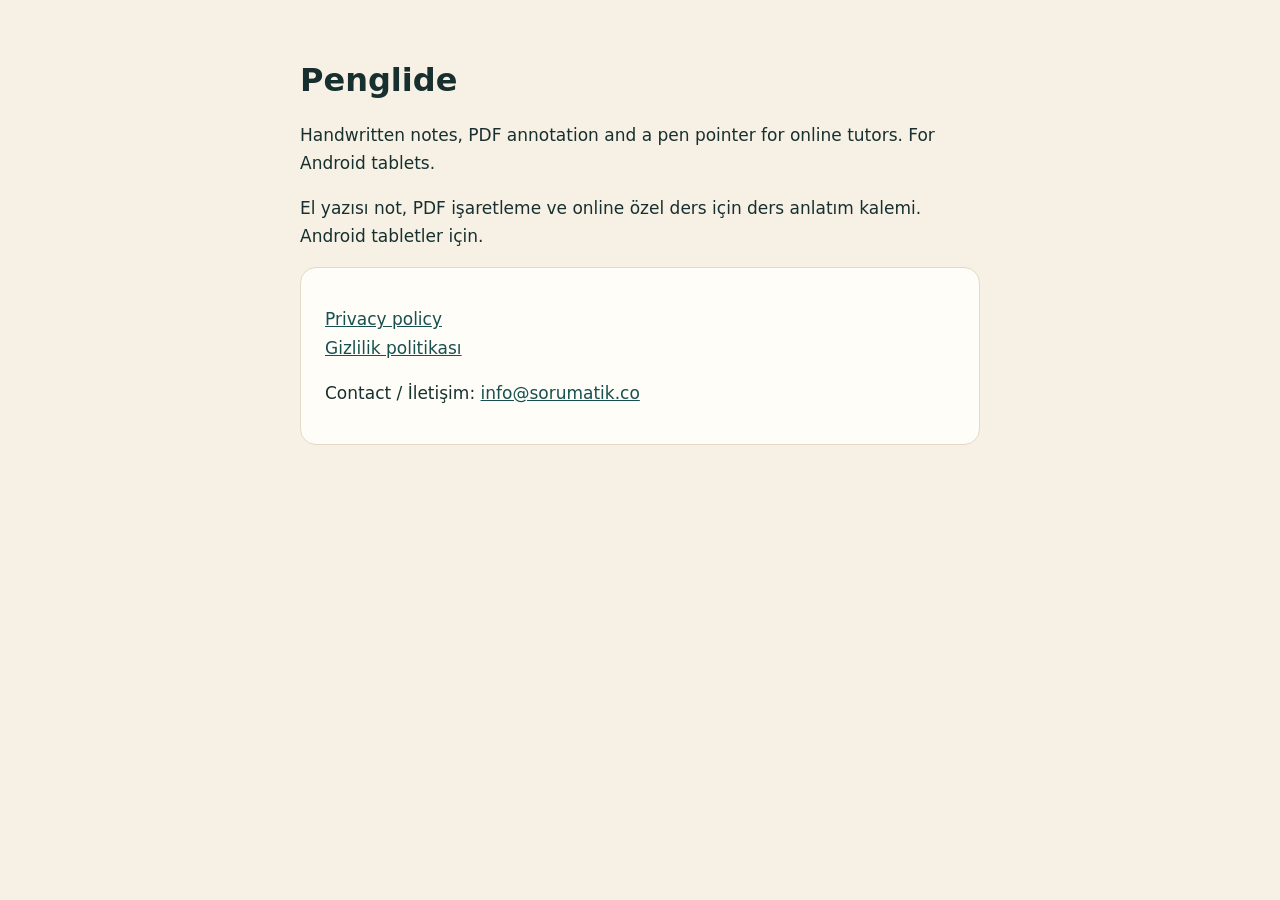
==== index.html @ db8f06d1 "Penglide privacy pages" ====
<!doctype html>
<html lang="en"><head><meta charset="utf-8"><meta name="viewport" content="width=device-width,initial-scale=1"><title>Penglide</title><style>:root{color-scheme:light dark;--bg:#F7F1E5;--fg:#17302F;--link:#17504F;--card:#FFFDF8;--line:#E3D9C5}
@media (prefers-color-scheme:dark){:root{--bg:#0B2E30;--fg:#EAF2EF;--link:#F0A93B;--card:#123B3C;--line:#21504F}}
*{box-sizing:border-box}body{margin:0;background:var(--bg);color:var(--fg);font:17px/1.65 system-ui,-apple-system,"Segoe UI",Roboto,sans-serif}
main{max-width:720px;margin:0 auto;padding:40px 20px 64px}h1{font-size:2rem;line-height:1.2}h2{font-size:1.3rem;margin-top:2em}h3{font-size:1.1rem}
a{color:var(--link)}code{font-size:.9em;overflow-wrap:anywhere}nav{margin-bottom:24px;font-size:.95rem}.card{background:var(--card);border:1px solid var(--line);border-radius:16px;padding:20px 24px;margin:16px 0}</style></head>
<body><main>
<h1>Penglide</h1>
<p>Handwritten notes, PDF annotation and a pen pointer for online tutors. For Android tablets.</p>
<p lang="tr">El yazısı not, PDF işaretleme ve online özel ders için ders anlatım kalemi. Android tabletler için.</p>
<div class="card"><p><a href="privacy.html">Privacy policy</a><br><a href="privacy-tr.html">Gizlilik politikası</a></p>
<p>Contact / İletişim: <a href="mailto:info@sorumatik.co">info@sorumatik.co</a></p></div>
</main></body></html>
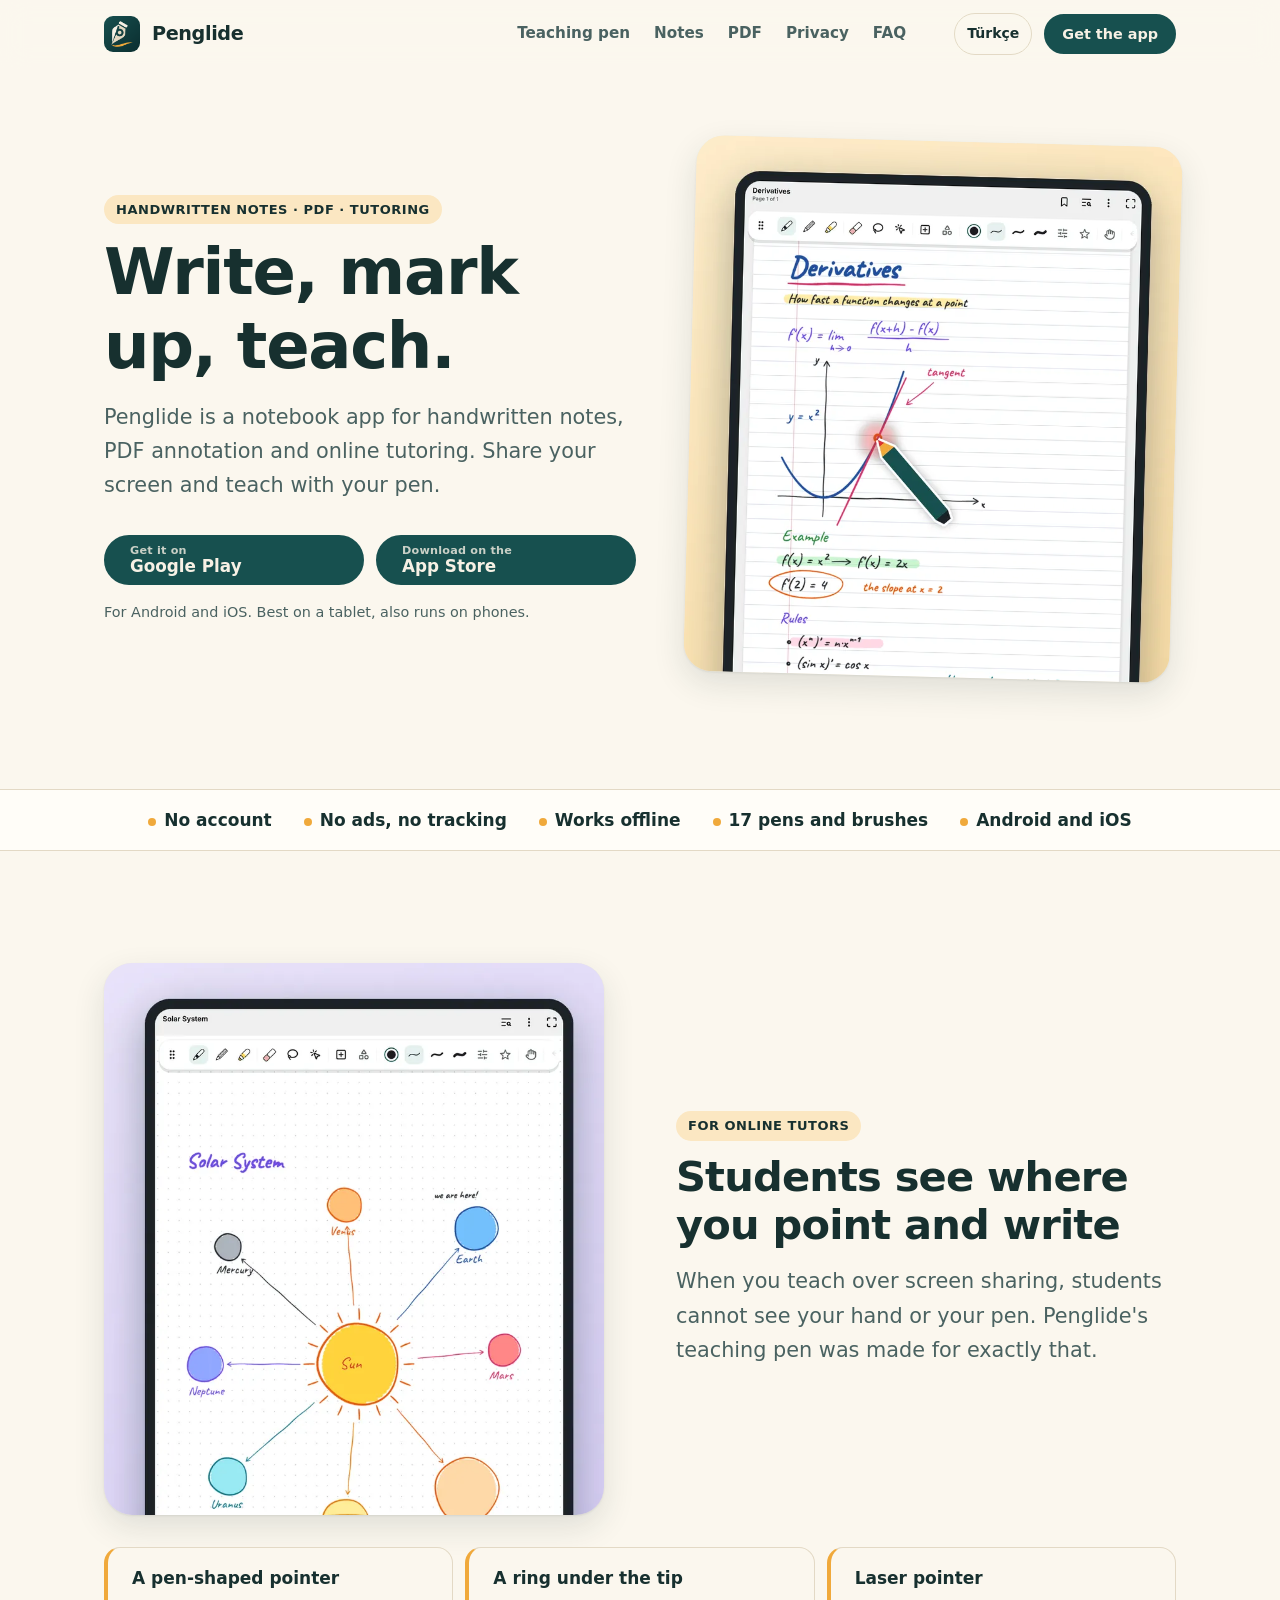
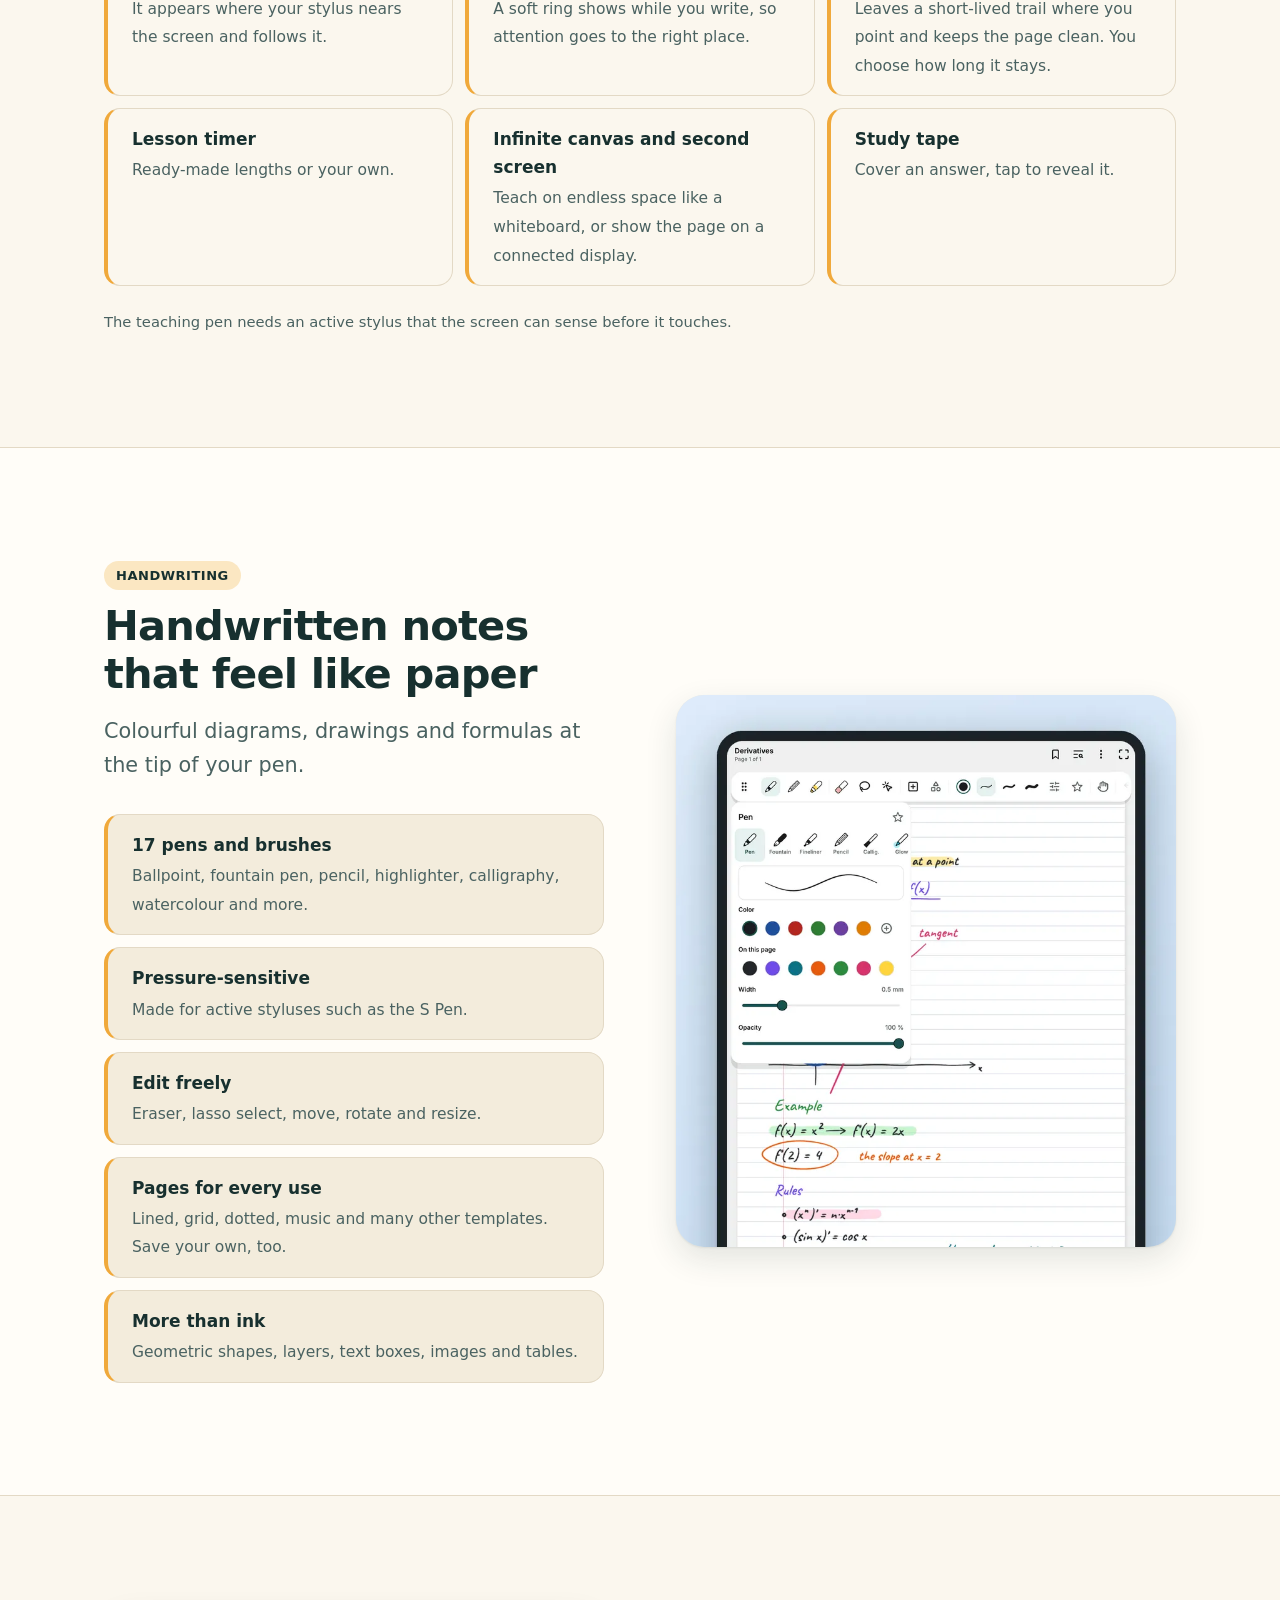
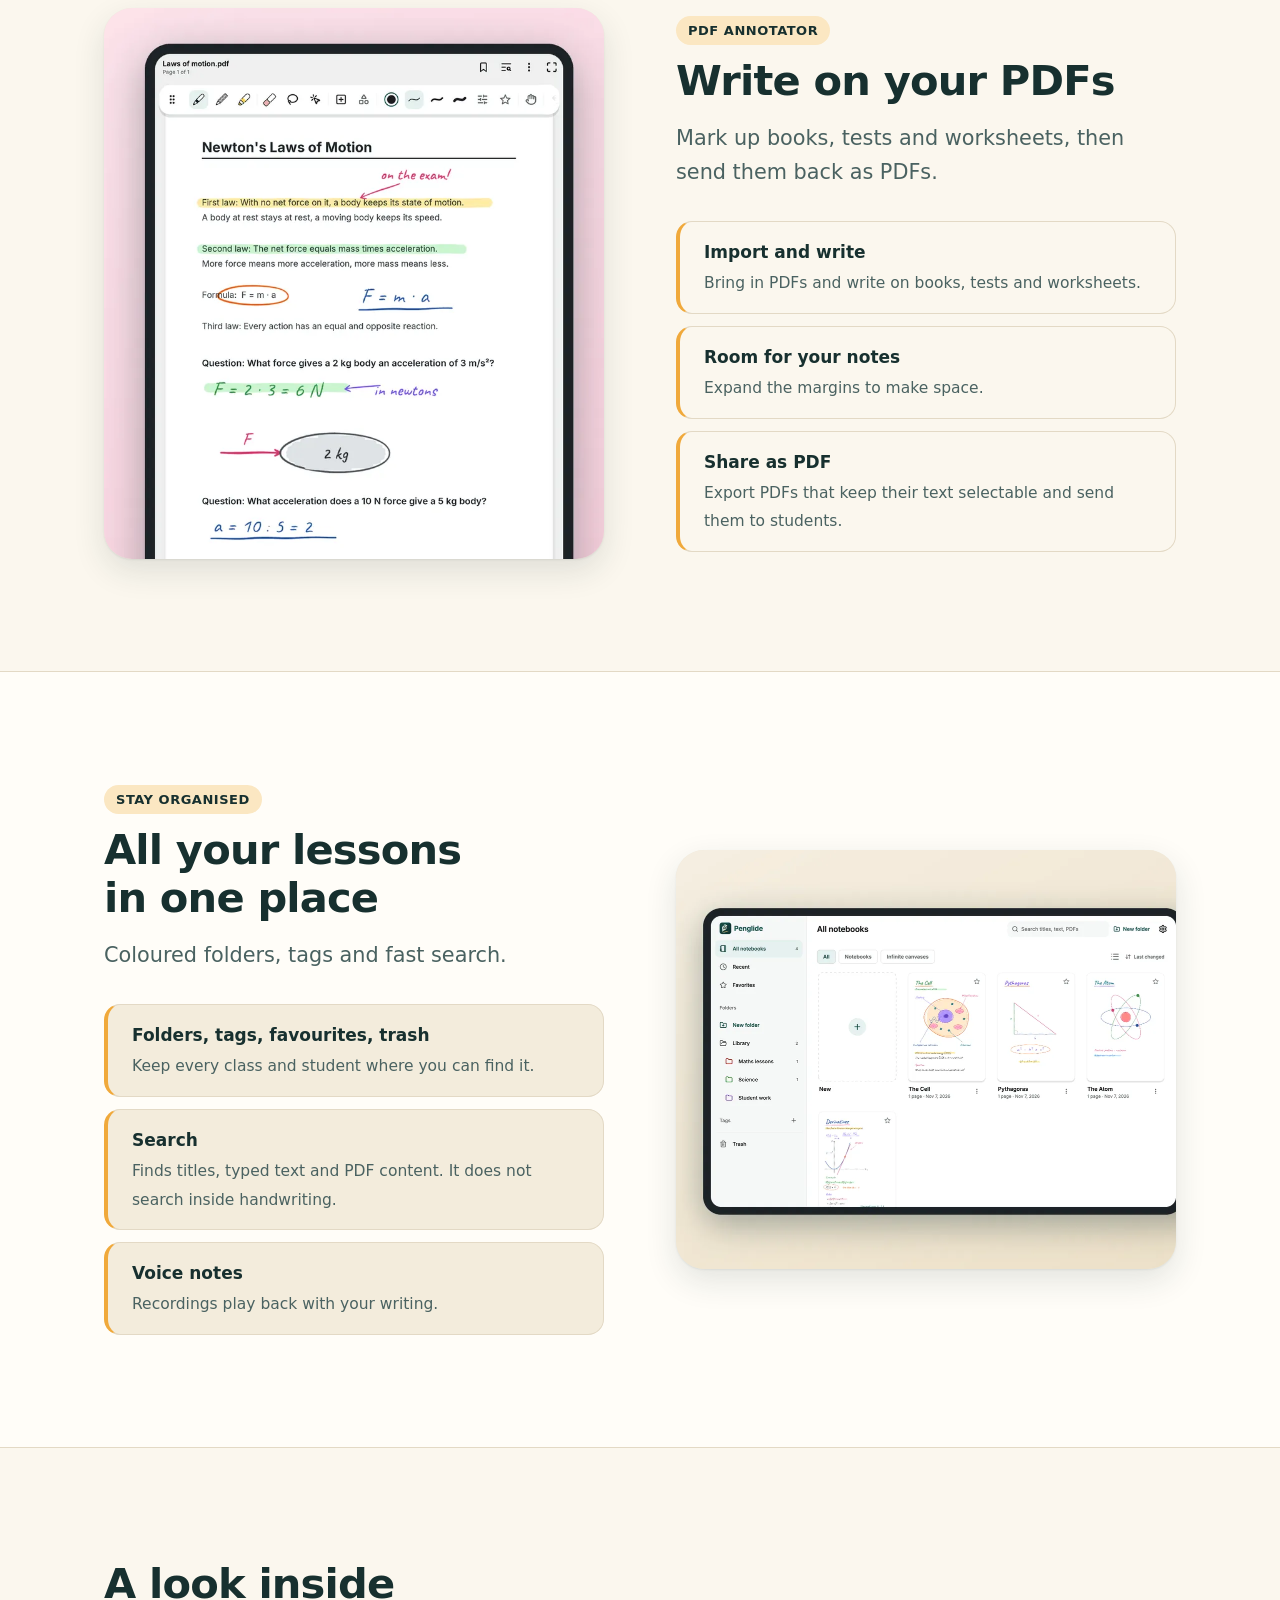
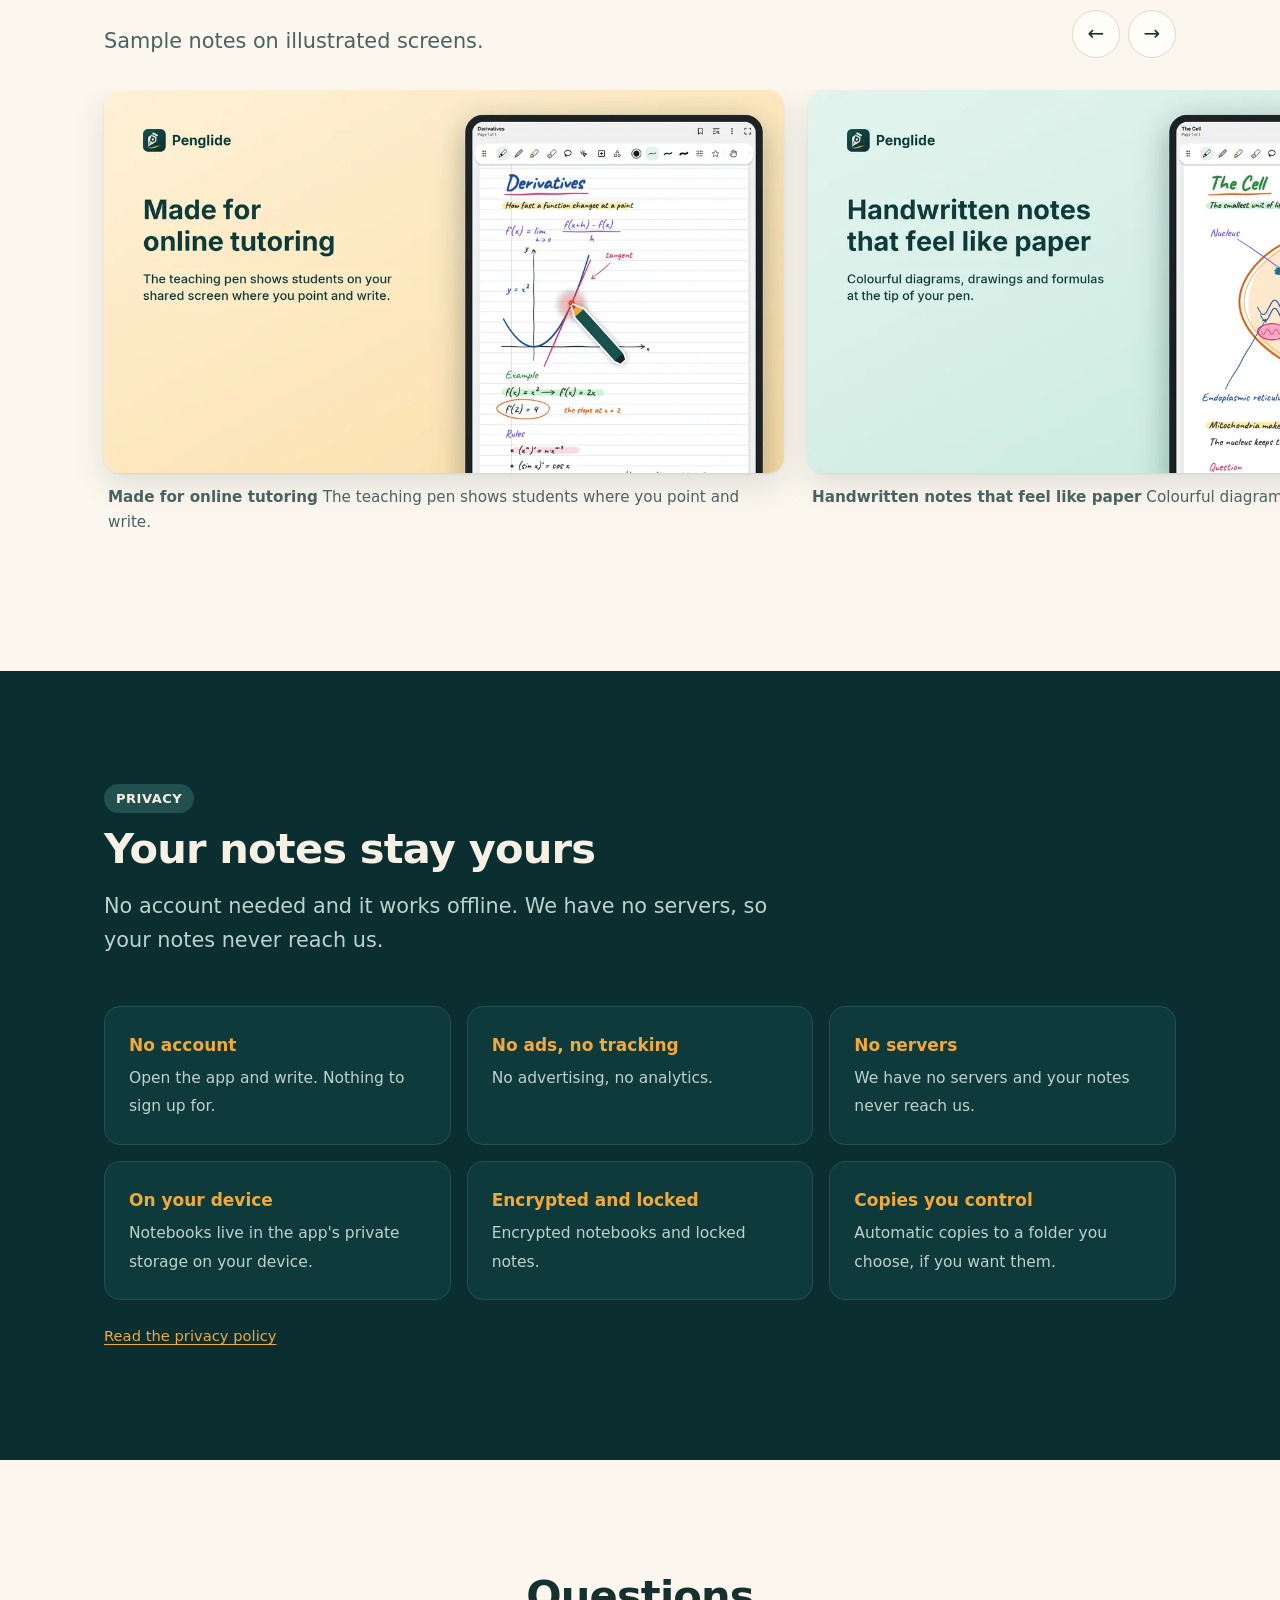
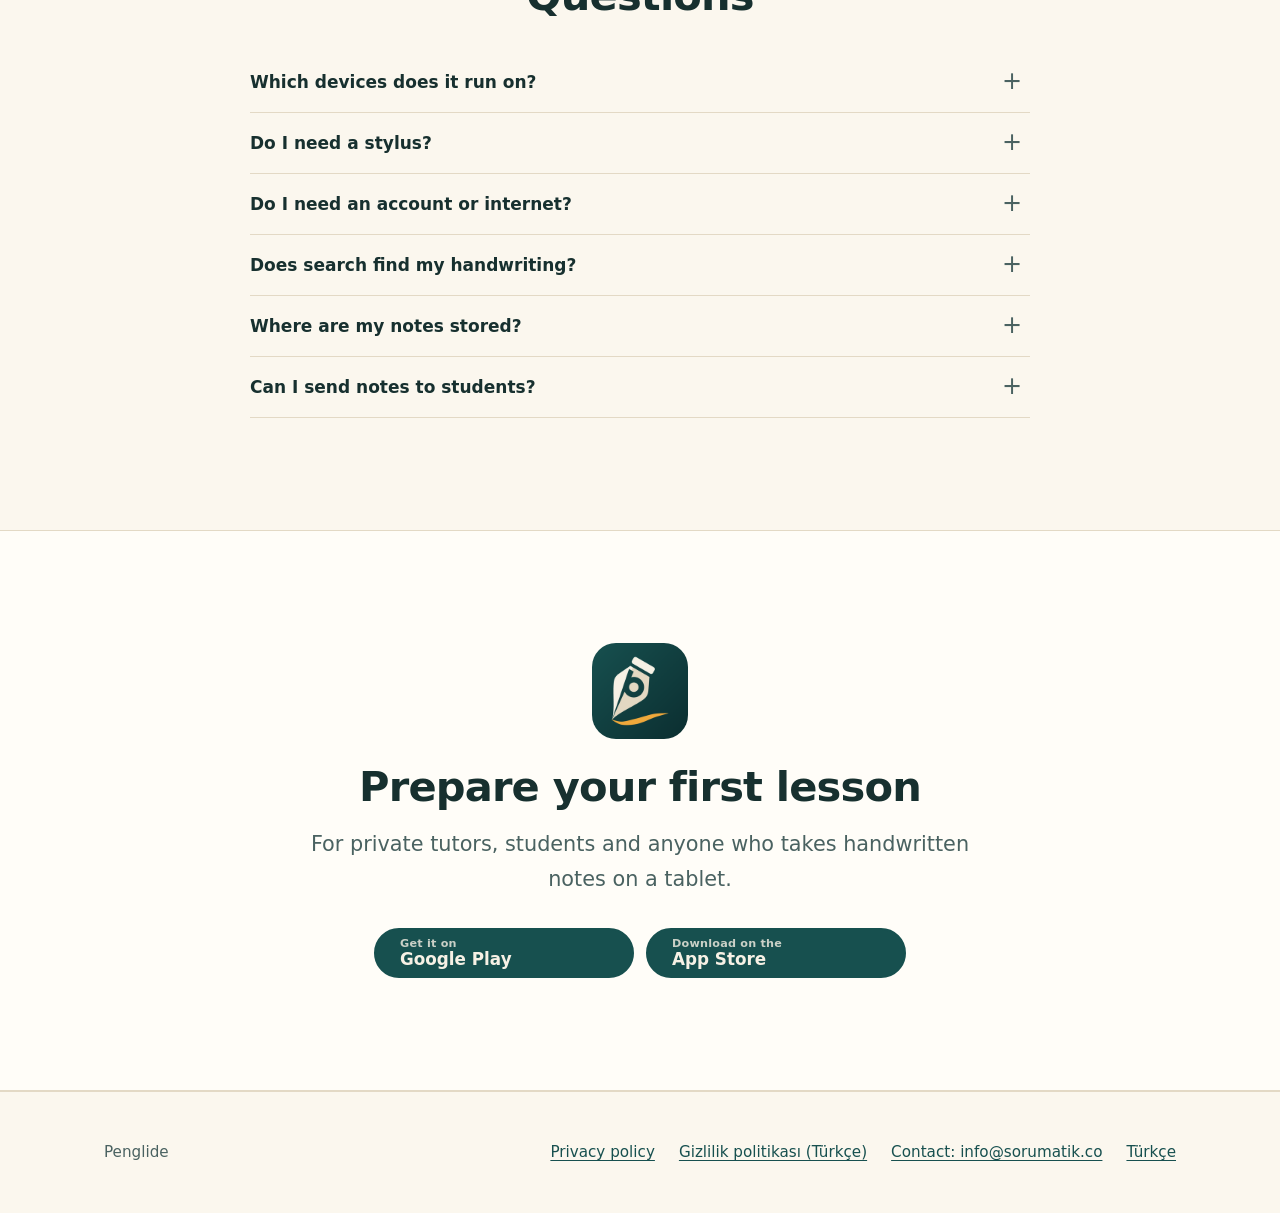
==== commit 2dd7a9bb: "feat(site): landing page in English and Turkish Replace the text-only home page with a full landing " ====
--- a/index.html
+++ b/index.html
@@ -1,13 +1,110 @@
 <!doctype html>
-<html lang="en"><head><meta charset="utf-8"><meta name="viewport" content="width=device-width,initial-scale=1"><title>Penglide</title><style>:root{color-scheme:light dark;--bg:#F7F1E5;--fg:#17302F;--link:#17504F;--card:#FFFDF8;--line:#E3D9C5}
-@media (prefers-color-scheme:dark){:root{--bg:#0B2E30;--fg:#EAF2EF;--link:#F0A93B;--card:#123B3C;--line:#21504F}}
-*{box-sizing:border-box}body{margin:0;background:var(--bg);color:var(--fg);font:17px/1.65 system-ui,-apple-system,"Segoe UI",Roboto,sans-serif}
-main{max-width:720px;margin:0 auto;padding:40px 20px 64px}h1{font-size:2rem;line-height:1.2}h2{font-size:1.3rem;margin-top:2em}h3{font-size:1.1rem}
-a{color:var(--link)}code{font-size:.9em;overflow-wrap:anywhere}nav{margin-bottom:24px;font-size:.95rem}.card{background:var(--card);border:1px solid var(--line);border-radius:16px;padding:20px 24px;margin:16px 0}</style></head>
-<body><main>
-<h1>Penglide</h1>
-<p>Handwritten notes, PDF annotation and a pen pointer for online tutors. For Android tablets.</p>
-<p lang="tr">El yazısı not, PDF işaretleme ve online özel ders için ders anlatım kalemi. Android tabletler için.</p>
-<div class="card"><p><a href="privacy.html">Privacy policy</a><br><a href="privacy-tr.html">Gizlilik politikası</a></p>
-<p>Contact / İletişim: <a href="mailto:info@sorumatik.co">info@sorumatik.co</a></p></div>
-</main></body></html>
+<html lang="en">
+<head>
+<meta charset="utf-8">
+<meta name="viewport" content="width=device-width,initial-scale=1">
+<title>Penglide – Notes, PDF and a pen pointer for online tutors</title>
+<meta name="description" content="Penglide is a notebook app for handwritten notes, PDF annotation and online tutoring. A teaching pen shows students where you point. For Android and iOS. No account, no ads.">
+<link rel="canonical" href="https://ozkanceng.github.io/penglide/">
+<link rel="alternate" hreflang="en" href="https://ozkanceng.github.io/penglide/">
+<link rel="alternate" hreflang="tr" href="https://ozkanceng.github.io/penglide/tr/">
+<link rel="alternate" hreflang="x-default" href="https://ozkanceng.github.io/penglide/">
+<meta name="theme-color" content="#0b2e30">
+<meta property="og:type" content="website">
+<meta property="og:site_name" content="Penglide">
+<meta property="og:title" content="Penglide – Notes, PDF and a pen pointer for online tutors">
+<meta property="og:description" content="Penglide is a notebook app for handwritten notes, PDF annotation and online tutoring. A teaching pen shows students where you point. For Android and iOS. No account, no ads.">
+<meta property="og:url" content="https://ozkanceng.github.io/penglide/">
+<meta property="og:image" content="https://ozkanceng.github.io/penglide/img/og-en.jpg">
+<meta property="og:image:width" content="1024">
+<meta property="og:image:height" content="500">
+<meta property="og:locale" content="en_US">
+<meta name="twitter:card" content="summary_large_image">
+<link rel="icon" href="favicon.svg" type="image/svg+xml">
+<link rel="apple-touch-icon" href="apple-touch-icon.png">
+<link rel="stylesheet" href="assets/site.css">
+<script type="application/ld+json">{"@context": "https://schema.org", "@type": "SoftwareApplication", "name": "Penglide", "applicationCategory": "ProductivityApplication", "operatingSystem": "Android, iOS", "description": "Penglide is a notebook app for handwritten notes, PDF annotation and online tutoring. A teaching pen shows students where you point. For Android and iOS. No account, no ads.", "url": "https://ozkanceng.github.io/penglide/", "image": "https://ozkanceng.github.io/penglide/img/og-en.jpg", "inLanguage": "en", "downloadUrl": "https://play.google.com/store/apps/details?id=co.sorumatik.penglide"}</script>
+</head>
+<body>
+<a class="skip" href="#main">Skip to content</a>
+<header class="site-header">
+<div class="wrap bar">
+<a class="brand" href="./"><img src="img/logo-256.png" width="36" height="36" alt="Penglide app icon">Penglide</a>
+<nav class="nav" aria-label="Main"><a href="#teach">Teaching pen</a><a href="#notes">Notes</a><a href="#pdf">PDF</a><a href="#privacy">Privacy</a><a href="#faq">FAQ</a></nav>
+<div class="bar-end">
+<a class="lang" href="tr/" hreflang="tr" lang="tr">Türkçe</a>
+<a class="btn" href="#get">Get the app</a>
+</div>
+</div>
+</header>
+<main id="main">
+<div class="hero"><div class="wrap hero-grid">
+<div>
+<span class="eyebrow">Handwritten notes · PDF · Tutoring</span>
+<h1>Write, mark up, teach.</h1>
+<p class="lead">Penglide is a notebook app for handwritten notes, PDF annotation and online tutoring. Share your screen and teach with your pen.</p>
+<div class="cta-row"><a class="btn store" href="https://play.google.com/store/apps/details?id=co.sorumatik.penglide" rel="noopener"><small>Get it on</small><span>Google Play</span></a><a class="btn store" href="https://apps.apple.com/app/id6832604634" rel="noopener"><small>Download on the</small><span>App Store</span></a></div>
+<p class="note">For Android and iOS. Best on a tablet, also runs on phones.</p>
+</div>
+<div class="device"><img src="img/en-dev-1.webp" width="800" height="881" alt="A tablet showing a handwritten calculus page with the teaching pen pointing at a curve" fetchpriority="high" decoding="async"></div>
+</div></div>
+<div class="strip"><div class="wrap"><ul><li>No account</li><li>No ads, no tracking</li><li>Works offline</li><li>17 pens and brushes</li><li>Android and iOS</li></ul></div></div>
+
+<section id="teach"><div class="wrap">
+<div class="split flip">
+<div class="device"><img src="img/en-dev-5.webp" width="800" height="881" alt="A tablet with an infinite canvas showing a hand-drawn solar system diagram" loading="lazy" decoding="async"></div>
+<div><span class="eyebrow">For online tutors</span><h2>Students see where you point and write</h2><p class="lead">When you teach over screen sharing, students cannot see your hand or your pen. Penglide&#x27;s teaching pen was made for exactly that.</p></div>
+</div>
+<ul class="points cols"><li><b>A pen-shaped pointer</b><span>It appears where your stylus nears the screen and follows it.</span></li><li><b>A ring under the tip</b><span>A soft ring shows while you write, so attention goes to the right place.</span></li><li><b>Laser pointer</b><span>Leaves a short-lived trail where you point and keeps the page clean. You choose how long it stays.</span></li><li><b>Lesson timer</b><span>Ready-made lengths or your own.</span></li><li><b>Infinite canvas and second screen</b><span>Teach on endless space like a whiteboard, or show the page on a connected display.</span></li><li><b>Study tape</b><span>Cover an answer, tap to reveal it.</span></li></ul>
+<p class="fine">The teaching pen needs an active stylus that the screen can sense before it touches.</p>
+</div></section>
+
+<section id="notes" class="alt"><div class="wrap split">
+<div><span class="eyebrow">Handwriting</span><h2>Handwritten notes that feel like paper</h2><p class="lead">Colourful diagrams, drawings and formulas at the tip of your pen.</p>
+<ul class="points "><li><b>17 pens and brushes</b><span>Ballpoint, fountain pen, pencil, highlighter, calligraphy, watercolour and more.</span></li><li><b>Pressure-sensitive</b><span>Made for active styluses such as the S Pen.</span></li><li><b>Edit freely</b><span>Eraser, lasso select, move, rotate and resize.</span></li><li><b>Pages for every use</b><span>Lined, grid, dotted, music and many other templates. Save your own, too.</span></li><li><b>More than ink</b><span>Geometric shapes, layers, text boxes, images and tables.</span></li></ul></div>
+<div class="device"><img src="img/en-dev-4.webp" width="800" height="881" alt="A tablet showing the pen settings panel with colours, width and opacity" loading="lazy" decoding="async"></div>
+</div></section>
+
+<section id="pdf"><div class="wrap split flip">
+<div class="device"><img src="img/en-dev-3.webp" width="800" height="881" alt="A tablet showing a physics worksheet PDF with handwritten answers and highlights" loading="lazy" decoding="async"></div>
+<div><span class="eyebrow">PDF annotator</span><h2>Write on your PDFs</h2><p class="lead">Mark up books, tests and worksheets, then send them back as PDFs.</p>
+<ul class="points "><li><b>Import and write</b><span>Bring in PDFs and write on books, tests and worksheets.</span></li><li><b>Room for your notes</b><span>Expand the margins to make space.</span></li><li><b>Share as PDF</b><span>Export PDFs that keep their text selectable and send them to students.</span></li></ul></div>
+</div></section>
+
+<section id="organise" class="alt"><div class="wrap split wide">
+<div><span class="eyebrow">Stay organised</span><h2>All your lessons in one place</h2><p class="lead">Coloured folders, tags and fast search.</p>
+<ul class="points "><li><b>Folders, tags, favourites, trash</b><span>Keep every class and student where you can find it.</span></li><li><b>Search</b><span>Finds titles, typed text and PDF content. It does not search inside handwriting.</span></li><li><b>Voice notes</b><span>Recordings play back with your writing.</span></li></ul></div>
+<div class="device"><img src="img/en-dev-6.webp" width="1000" height="837" alt="A tablet showing the library with coloured folders and notebook thumbnails" loading="lazy" decoding="async"></div>
+</div></section>
+
+<section id="gallery"><div class="wrap gallery-head">
+<div><h2>A look inside</h2><p class="lead">Sample notes on illustrated screens.</p></div>
+<div class="arrows"><button type="button" data-gallery="prev" aria-label="Previous screen">&larr;</button><button type="button" data-gallery="next" aria-label="Next screen">&rarr;</button></div>
+</div>
+<ul class="track" tabindex="0" aria-label="A look inside"><li><figure><img src="img/en-shot-1.webp" width="1100" height="619" alt="A calculus page with the teaching pen pointing at a curve" loading="lazy" decoding="async"><figcaption><b>Made for online tutoring</b> The teaching pen shows students where you point and write.</figcaption></figure></li><li><figure><img src="img/en-shot-2.webp" width="1100" height="619" alt="A hand-drawn cell diagram with labels" loading="lazy" decoding="async"><figcaption><b>Handwritten notes that feel like paper</b> Colourful diagrams, drawings and formulas.</figcaption></figure></li><li><figure><img src="img/en-shot-3.webp" width="1100" height="619" alt="A physics PDF with handwritten answers" loading="lazy" decoding="async"><figcaption><b>Write on your PDFs</b> Mark up books, tests and worksheets.</figcaption></figure></li><li><figure><img src="img/en-shot-4.webp" width="1100" height="619" alt="The pen panel with colours and widths" loading="lazy" decoding="async"><figcaption><b>17 pens and brushes</b> Highlighter, calligraphy, laser pointer and any colour.</figcaption></figure></li><li><figure><img src="img/en-shot-5.webp" width="1100" height="619" alt="A hand-drawn solar system on an infinite canvas" loading="lazy" decoding="async"><figcaption><b>An infinite canvas, like a whiteboard</b> Teach on endless space.</figcaption></figure></li><li><figure><img src="img/en-shot-6.webp" width="1100" height="619" alt="The library with folders and notebooks" loading="lazy" decoding="async"><figcaption><b>All your lessons in one place</b> Coloured folders, tags and fast search.</figcaption></figure></li><li><figure><img src="img/en-shot-7.webp" width="1100" height="619" alt="The calculus page in dark mode" loading="lazy" decoding="async"><figcaption><b>Easy on the eyes in dark mode</b> A calm screen for evening lessons.</figcaption></figure></li></ul></section>
+
+<section id="privacy" class="privacy"><div class="wrap">
+<span class="eyebrow">Privacy</span><h2>Your notes stay yours</h2><p class="lead">No account needed and it works offline. We have no servers, so your notes never reach us.</p>
+<ul class="facts"><li><b>No account</b><span>Open the app and write. Nothing to sign up for.</span></li><li><b>No ads, no tracking</b><span>No advertising, no analytics.</span></li><li><b>No servers</b><span>We have no servers and your notes never reach us.</span></li><li><b>On your device</b><span>Notebooks live in the app&#x27;s private storage on your device.</span></li><li><b>Encrypted and locked</b><span>Encrypted notebooks and locked notes.</span></li><li><b>Copies you control</b><span>Automatic copies to a folder you choose, if you want them.</span></li></ul>
+<p class="fine"><a href="privacy.html">Read the privacy policy</a></p>
+</div></section>
+
+<section id="faq"><div class="wrap"><h2 class="center">Questions</h2><div class="faq"><details><summary>Which devices does it run on?</summary><p>Penglide is designed for tablets and also runs on phones. It is available for Android and iOS.</p></details><details><summary>Do I need a stylus?</summary><p>You can write with a finger or a stylus. Active styluses such as the S Pen give pressure-sensitive writing. The teaching pen needs an active stylus that the screen can sense before it touches.</p></details><details><summary>Do I need an account or internet?</summary><p>No. Penglide needs no account and works offline.</p></details><details><summary>Does search find my handwriting?</summary><p>No. Search finds titles, typed text and PDF content, not what is written by hand.</p></details><details><summary>Where are my notes stored?</summary><p>On your device. If you choose a library folder in Settings, copies are also written there. See the privacy policy for the details.</p></details><details><summary>Can I send notes to students?</summary><p>Yes. Export a notebook as a PDF that keeps its text selectable, then share it from the system share sheet.</p></details></div></div></section>
+
+<section id="get" class="alt final"><div class="wrap">
+<img src="img/logo-256.png" width="96" height="96" alt="" style="margin:0 auto var(--s5);border-radius:24px">
+<h2>Prepare your first lesson</h2><p class="lead" style="margin-inline:auto">For private tutors, students and anyone who takes handwritten notes on a tablet.</p>
+<div class="cta-row"><a class="btn store" href="https://play.google.com/store/apps/details?id=co.sorumatik.penglide" rel="noopener"><small>Get it on</small><span>Google Play</span></a><a class="btn store" href="https://apps.apple.com/app/id6832604634" rel="noopener"><small>Download on the</small><span>App Store</span></a></div>
+</div></section>
+</main>
+<footer class="site-footer"><div class="wrap foot">
+<span>Penglide</span>
+<nav aria-label="Footer">
+<a href="privacy.html">Privacy policy</a>
+<a href="privacy-tr.html">Gizlilik politikası (Türkçe)</a>
+<a href="mailto:info@sorumatik.co">Contact: info@sorumatik.co</a>
+<a href="tr/" hreflang="tr" lang="tr">Türkçe</a>
+</nav></div></footer>
+<script src="assets/site.js" defer></script>
+</body>
+</html>
--- a/assets/site.css
+++ b/assets/site.css
@@ -0,0 +1,777 @@
+/* Penglide site — shared styles. Tokens first, then components. No external requests. */
+:root {
+  color-scheme: light dark;
+
+  /* colour tokens (brand: petrol, cream, amber) */
+  --bg: #fbf7ee;
+  --surface: #fffdf8;
+  --surface-2: #f3ecdc;
+  --fg: #17302f;
+  --muted: #4a6261;
+  --line: #e3d9c5;
+  --brand: #17504f;
+  --brand-ink: #0b2e30;
+  --on-brand: #f7f1e5;
+  --accent: #f0a93b;
+  --accent-soft: #fbe7c2;
+  --link: #17504f;
+  --focus: #b86e00;
+  --shadow: 0 1px 2px rgb(23 48 47 / 8%), 0 12px 32px rgb(23 48 47 / 12%);
+
+  /* spacing scale */
+  --s1: 4px;
+  --s2: 8px;
+  --s3: 12px;
+  --s4: 16px;
+  --s5: 24px;
+  --s6: 32px;
+  --s7: 48px;
+  --s8: 72px;
+  --s9: 112px;
+
+  --radius: 16px;
+  --radius-lg: 28px;
+  --maxw: 1120px;
+  --font: system-ui, -apple-system, 'Segoe UI', Roboto, 'Helvetica Neue', Arial, sans-serif;
+}
+
+@media (prefers-color-scheme: dark) {
+  :root {
+    --bg: #08201f;
+    --surface: #0f3231;
+    --surface-2: #123b3c;
+    --fg: #eaf2ef;
+    --muted: #a9c2be;
+    --line: #21504f;
+    --brand: #f0a93b;
+    --brand-ink: #0b2e30;
+    --on-brand: #0b2e30;
+    --accent-soft: #3a3219;
+    --link: #f0a93b;
+    --focus: #ffc766;
+    --shadow: 0 1px 2px rgb(0 0 0 / 30%), 0 12px 32px rgb(0 0 0 / 40%);
+  }
+}
+
+*,
+*::before,
+*::after {
+  box-sizing: border-box;
+}
+
+html {
+  scroll-behavior: smooth;
+  scroll-padding-top: 88px;
+  -webkit-text-size-adjust: 100%;
+}
+
+body {
+  margin: 0;
+  background: var(--bg);
+  color: var(--fg);
+  font: 1.0625rem/1.65 var(--font);
+  -webkit-font-smoothing: antialiased;
+}
+
+img {
+  display: block;
+  max-width: 100%;
+  height: auto;
+}
+
+a {
+  color: var(--link);
+  text-underline-offset: 0.2em;
+}
+
+:focus-visible {
+  outline: 3px solid var(--focus);
+  outline-offset: 3px;
+  border-radius: 6px;
+}
+
+.skip {
+  position: absolute;
+  left: var(--s4);
+  top: -80px;
+  z-index: 100;
+  padding: var(--s3) var(--s4);
+  background: var(--brand);
+  color: var(--on-brand);
+  border-radius: 8px;
+}
+
+.skip:focus {
+  top: var(--s3);
+}
+
+.wrap {
+  width: 100%;
+  max-width: var(--maxw);
+  margin: 0 auto;
+  padding: 0 var(--s5);
+}
+
+h1,
+h2,
+h3 {
+  margin: 0;
+  line-height: 1.15;
+  letter-spacing: -0.02em;
+  text-wrap: balance;
+}
+
+h1 {
+  font-size: clamp(2.25rem, 5.2vw + 0.5rem, 4rem);
+  font-weight: 800;
+}
+
+h2 {
+  font-size: clamp(1.75rem, 3vw + 0.75rem, 2.6rem);
+  font-weight: 750;
+}
+
+h3 {
+  font-size: 1.15rem;
+  font-weight: 700;
+  letter-spacing: -0.01em;
+}
+
+p {
+  margin: 0;
+}
+
+.eyebrow {
+  display: inline-block;
+  margin-bottom: var(--s3);
+  padding: var(--s1) var(--s3);
+  border-radius: 999px;
+  background: var(--accent-soft);
+  color: var(--fg);
+  font-size: 0.8125rem;
+  font-weight: 700;
+  letter-spacing: 0.04em;
+  text-transform: uppercase;
+}
+
+.lead {
+  max-width: 34em;
+  margin-top: var(--s4);
+  color: var(--muted);
+  font-size: clamp(1.1rem, 1vw + 0.9rem, 1.3rem);
+}
+
+/* ---------- header ---------- */
+.site-header {
+  position: sticky;
+  top: 0;
+  z-index: 50;
+  background: color-mix(in srgb, var(--bg) 88%, transparent);
+  backdrop-filter: saturate(1.4) blur(14px);
+  -webkit-backdrop-filter: saturate(1.4) blur(14px);
+  border-bottom: 1px solid transparent;
+  transition: border-color 0.2s;
+}
+
+.site-header.scrolled {
+  border-bottom-color: var(--line);
+}
+
+.bar {
+  display: flex;
+  align-items: center;
+  gap: var(--s5);
+  min-height: 68px;
+}
+
+.brand {
+  display: inline-flex;
+  align-items: center;
+  gap: var(--s3);
+  color: var(--fg);
+  font-size: 1.2rem;
+  font-weight: 800;
+  letter-spacing: -0.02em;
+  text-decoration: none;
+}
+
+.brand img {
+  width: 36px;
+  height: 36px;
+  border-radius: 9px;
+}
+
+.nav {
+  display: none;
+  gap: var(--s5);
+  margin-left: auto;
+}
+
+.nav a {
+  color: var(--muted);
+  font-size: 0.95rem;
+  font-weight: 600;
+  text-decoration: none;
+}
+
+.nav a:hover {
+  color: var(--fg);
+}
+
+.bar-end {
+  display: flex;
+  align-items: center;
+  gap: var(--s3);
+  margin-left: auto;
+}
+
+.lang {
+  padding: var(--s2) var(--s3);
+  border: 1px solid var(--line);
+  border-radius: 999px;
+  color: var(--fg);
+  font-size: 0.875rem;
+  font-weight: 700;
+  text-decoration: none;
+}
+
+.lang:hover {
+  background: var(--surface-2);
+}
+
+.bar-end .btn {
+  min-height: 40px;
+  padding: 0 var(--s4);
+  font-size: 0.9rem;
+  white-space: nowrap;
+}
+
+.bar-end .lang {
+  white-space: nowrap;
+}
+
+@media (max-width: 420px) {
+  .bar {
+    gap: var(--s3);
+  }
+
+  .bar-end {
+    gap: var(--s2);
+  }
+
+  .brand {
+    font-size: 1.05rem;
+    gap: var(--s2);
+  }
+}
+
+@media (min-width: 900px) {
+  .nav {
+    display: flex;
+  }
+
+  .bar-end {
+    margin-left: var(--s5);
+  }
+}
+
+/* ---------- buttons ---------- */
+.btn {
+  display: inline-flex;
+  align-items: center;
+  justify-content: center;
+  gap: var(--s2);
+  min-height: 48px;
+  padding: 0 var(--s5);
+  border: 2px solid var(--brand);
+  border-radius: 999px;
+  background: var(--brand);
+  color: var(--on-brand);
+  font: inherit;
+  font-size: 1rem;
+  font-weight: 700;
+  line-height: 1;
+  text-decoration: none;
+  transition: transform 0.15s, box-shadow 0.15s;
+}
+
+.btn:hover {
+  transform: translateY(-2px);
+  box-shadow: var(--shadow);
+}
+
+.btn.ghost {
+  background: transparent;
+  color: var(--fg);
+  border-color: var(--line);
+}
+
+.btn small {
+  display: block;
+  font-size: 0.7rem;
+  font-weight: 600;
+  opacity: 0.8;
+  letter-spacing: 0.02em;
+}
+
+.btn.store {
+  flex-direction: column;
+  gap: 2px;
+  padding: var(--s2) var(--s5);
+  align-items: flex-start;
+  min-width: 168px;
+}
+
+.cta-row .btn.store {
+  flex: 1 1 168px;
+  max-width: 260px;
+}
+
+.btn.store span {
+  font-size: 1.05rem;
+}
+
+.cta-row {
+  display: flex;
+  flex-wrap: wrap;
+  gap: var(--s3);
+  margin-top: var(--s6);
+}
+
+.note {
+  margin-top: var(--s4);
+  color: var(--muted);
+  font-size: 0.9rem;
+}
+
+/* ---------- hero ---------- */
+.hero {
+  padding: var(--s7) 0 var(--s8);
+}
+
+.hero-grid {
+  display: grid;
+  gap: var(--s7);
+  align-items: center;
+}
+
+.device {
+  overflow: hidden;
+  border-radius: var(--radius-lg);
+  box-shadow: var(--shadow);
+  background: var(--surface-2);
+}
+
+.device img {
+  width: 100%;
+}
+
+.hero .device {
+  max-width: 520px;
+  justify-self: center;
+}
+
+@media (min-width: 900px) {
+  .hero {
+    padding: var(--s8) 0 var(--s9);
+  }
+
+  .hero-grid {
+    grid-template-columns: 1.05fr 0.95fr;
+  }
+
+  .hero .device {
+    justify-self: end;
+    transform: rotate(1.5deg);
+  }
+}
+
+/* ---------- trust strip ---------- */
+.strip {
+  border-block: 1px solid var(--line);
+  background: var(--surface);
+}
+
+.strip ul {
+  display: flex;
+  flex-wrap: wrap;
+  justify-content: center;
+  gap: var(--s2) var(--s6);
+  margin: 0;
+  padding: var(--s4) 0;
+  list-style: none;
+  font-weight: 650;
+}
+
+.strip li::before {
+  content: '';
+  display: inline-block;
+  width: 8px;
+  height: 8px;
+  margin-right: var(--s2);
+  border-radius: 50%;
+  background: var(--accent);
+}
+
+/* ---------- sections ---------- */
+section {
+  padding: var(--s8) 0;
+}
+
+.split {
+  display: grid;
+  gap: var(--s7);
+  align-items: center;
+}
+
+.split .device {
+  max-width: 560px;
+  justify-self: center;
+}
+
+.split.wide .device {
+  max-width: 640px;
+}
+
+@media (min-width: 900px) {
+  section {
+    padding: var(--s9) 0;
+  }
+
+  .split {
+    grid-template-columns: 1fr 1fr;
+    gap: var(--s8);
+  }
+
+  .split.flip .device {
+    order: -1;
+  }
+}
+
+.alt {
+  background: var(--surface);
+  border-block: 1px solid var(--line);
+}
+
+.points {
+  display: grid;
+  gap: var(--s3);
+  margin: var(--s6) 0 0;
+  padding: 0;
+  list-style: none;
+}
+
+.points li {
+  padding: var(--s4) var(--s5);
+  border: 1px solid var(--line);
+  border-left: 4px solid var(--accent);
+  border-radius: var(--radius);
+  background: var(--bg);
+}
+
+.alt .points li {
+  background: var(--surface-2);
+}
+
+.points b {
+  display: block;
+  margin-bottom: 2px;
+}
+
+.points span {
+  color: var(--muted);
+  font-size: 0.97rem;
+}
+
+@media (min-width: 700px) {
+  .points.cols {
+    grid-template-columns: repeat(2, 1fr);
+  }
+}
+
+@media (min-width: 1000px) {
+  .points.cols {
+    grid-template-columns: repeat(3, 1fr);
+  }
+}
+
+.fine {
+  margin-top: var(--s5);
+  color: var(--muted);
+  font-size: 0.92rem;
+}
+
+/* ---------- gallery ---------- */
+.gallery-head {
+  display: flex;
+  flex-wrap: wrap;
+  align-items: end;
+  justify-content: space-between;
+  gap: var(--s4);
+  margin-bottom: var(--s6);
+}
+
+.arrows {
+  display: none;
+  gap: var(--s2);
+}
+
+.js .arrows {
+  display: flex;
+}
+
+.arrows button {
+  width: 48px;
+  height: 48px;
+  border: 1px solid var(--line);
+  border-radius: 50%;
+  background: var(--surface);
+  color: var(--fg);
+  font: inherit;
+  font-size: 1.25rem;
+  cursor: pointer;
+}
+
+.arrows button:hover {
+  background: var(--surface-2);
+}
+
+.track {
+  display: flex;
+  gap: var(--s5);
+  margin: 0;
+  --edge: max(var(--s5), calc((100vw - var(--maxw)) / 2 + var(--s5)));
+  padding: 0 var(--edge) var(--s5);
+  overflow-x: auto;
+  list-style: none;
+  scroll-snap-type: x mandatory;
+  scroll-padding-inline: var(--edge);
+  scrollbar-width: thin;
+}
+
+.track li {
+  flex: 0 0 min(86vw, 680px);
+  scroll-snap-align: start;
+}
+
+.track img {
+  width: 100%;
+  border-radius: var(--radius);
+  box-shadow: var(--shadow);
+}
+
+.track figcaption {
+  padding: var(--s3) var(--s1) 0;
+  color: var(--muted);
+  font-size: 0.95rem;
+}
+
+.track figure {
+  margin: 0;
+}
+
+/* ---------- privacy block ---------- */
+.privacy {
+  background: var(--brand-ink);
+  color: #eaf2ef;
+  border-block: 0;
+}
+
+.privacy h2 {
+  color: #f7f1e5;
+}
+
+.privacy .eyebrow {
+  background: #21504f;
+  color: #f7f1e5;
+}
+
+.privacy .lead {
+  color: #bcd2ce;
+}
+
+.facts {
+  display: grid;
+  gap: var(--s4);
+  margin: var(--s7) 0 0;
+  padding: 0;
+  list-style: none;
+}
+
+@media (min-width: 700px) {
+  .facts {
+    grid-template-columns: repeat(2, 1fr);
+  }
+}
+
+@media (min-width: 1000px) {
+  .facts {
+    grid-template-columns: repeat(3, 1fr);
+  }
+}
+
+.facts li {
+  padding: var(--s5);
+  border: 1px solid #21504f;
+  border-radius: var(--radius);
+  background: #0f3a3b;
+}
+
+.facts b {
+  display: block;
+  margin-bottom: var(--s1);
+  color: #f0a93b;
+}
+
+.facts span {
+  color: #bcd2ce;
+  font-size: 0.97rem;
+}
+
+.privacy a {
+  color: #f0a93b;
+}
+
+/* ---------- faq ---------- */
+.faq {
+  max-width: 780px;
+  margin: var(--s6) auto 0;
+}
+
+details {
+  border-bottom: 1px solid var(--line);
+}
+
+summary {
+  position: relative;
+  padding: var(--s4) var(--s7) var(--s4) 0;
+  font-weight: 700;
+  cursor: pointer;
+  list-style: none;
+}
+
+summary::-webkit-details-marker {
+  display: none;
+}
+
+summary::after {
+  content: '+';
+  position: absolute;
+  right: var(--s2);
+  top: 50%;
+  translate: 0 -50%;
+  font-size: 1.5rem;
+  font-weight: 400;
+  color: var(--muted);
+}
+
+details[open] summary::after {
+  content: '\2212';
+}
+
+details p {
+  padding: 0 0 var(--s5);
+  color: var(--muted);
+}
+
+.center {
+  text-align: center;
+}
+
+.center .lead {
+  margin-inline: auto;
+}
+
+/* ---------- final cta ---------- */
+.final {
+  text-align: center;
+}
+
+.final .cta-row {
+  justify-content: center;
+}
+
+.final .device {
+  max-width: 96px;
+  margin: 0 auto var(--s5);
+  border-radius: 24px;
+}
+
+/* ---------- footer ---------- */
+.site-footer {
+  padding: var(--s7) 0;
+  border-top: 1px solid var(--line);
+  color: var(--muted);
+  font-size: 0.95rem;
+}
+
+.foot {
+  display: flex;
+  flex-wrap: wrap;
+  align-items: center;
+  justify-content: space-between;
+  gap: var(--s4) var(--s6);
+}
+
+.foot nav {
+  display: flex;
+  flex-wrap: wrap;
+  gap: var(--s2) var(--s5);
+}
+
+/* ---------- legal / simple pages ---------- */
+.doc {
+  max-width: 760px;
+  margin: 0 auto;
+  padding: var(--s7) var(--s5) var(--s8);
+}
+
+.doc h1 {
+  font-size: clamp(2rem, 4vw + 0.5rem, 2.75rem);
+}
+
+.doc h2 {
+  margin-top: var(--s7);
+  font-size: 1.4rem;
+}
+
+.doc p,
+.doc ul {
+  margin-top: var(--s3);
+}
+
+.doc li {
+  margin-top: var(--s2);
+}
+
+.doc code {
+  font-size: 0.9em;
+  overflow-wrap: anywhere;
+}
+
+.doc .meta {
+  margin-top: var(--s3);
+  color: var(--muted);
+}
+
+/* ---------- motion ---------- */
+@media (prefers-reduced-motion: reduce) {
+  html {
+    scroll-behavior: auto;
+  }
+
+  .btn,
+  .btn:hover,
+  .hero .device {
+    transition: none;
+    transform: none;
+  }
+}
+
+@media print {
+  .site-header,
+  .arrows,
+  .cta-row {
+    display: none;
+  }
+}
